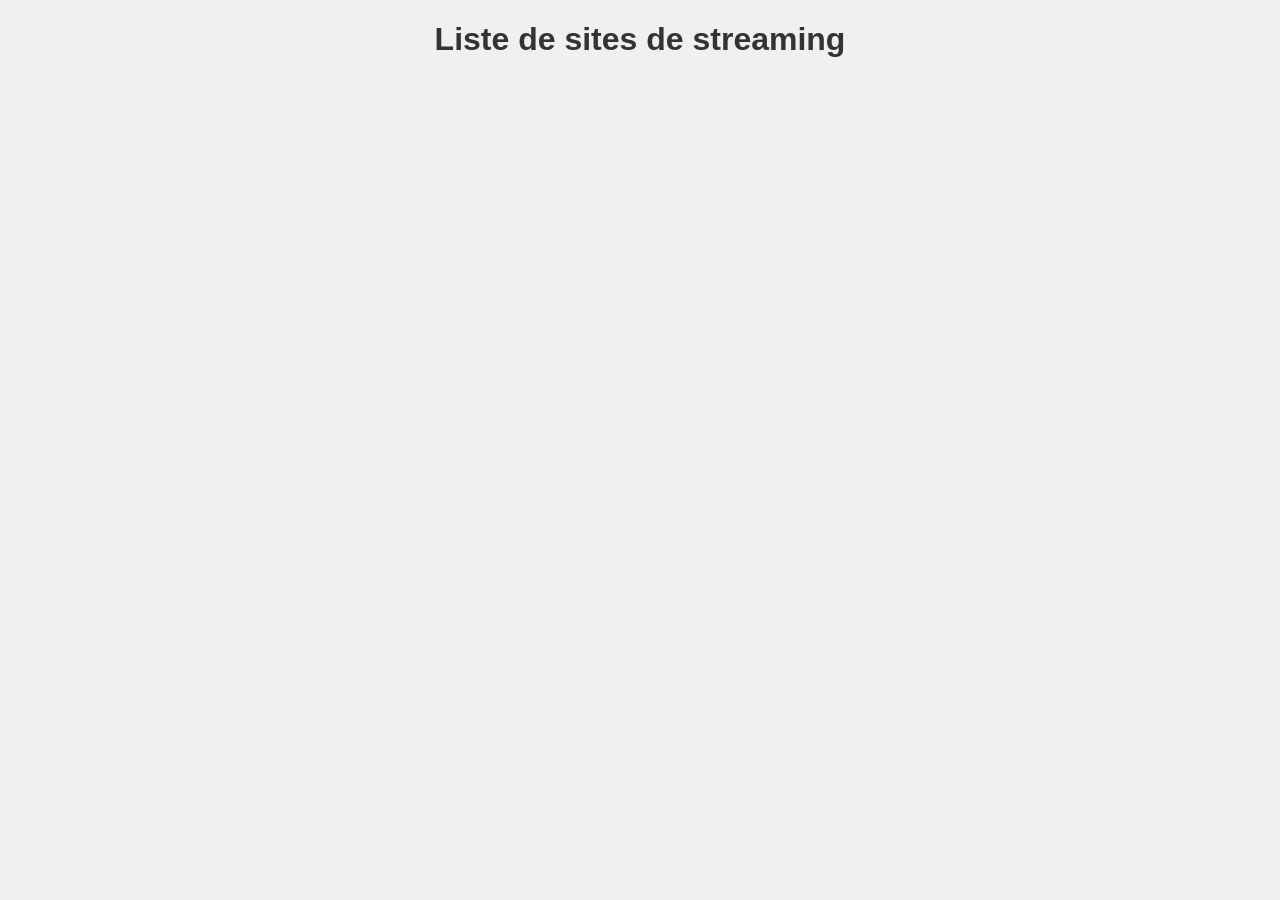
==== index.html @ 77e58a2f "Update index.html" ====
<!DOCTYPE html>
<html>
<head>
    <title>Liste de sites de streaming</title>
    <style>
        body {
            background-color: #f0f0f0; /* Couleur de fond plus douce */
            font-family: Arial, sans-serif; /* Police plus moderne */
        }
        h1 {
            text-align: center;
            color: #333;
        }
        ul {
            list-style-type: none; /* Retire les puces */
            padding: 0;
        }
        li {
            background-color: #fff; /* Fond blanc pour chaque élément */
            margin: 10px auto; /* Centrer les éléments */
            padding: 20px;
            border-radius: 0px; /* Bordures arrondies */
            box-shadow: 0 2px 4px rgba(0,0,0,0.1); /* Ombre subtile */
            display: flex;
            align-items: center; /* Centrer les éléments verticalement */
            max-width: 600px; /* Largeur maximale */
        }
        a {
            text-decoration: none; /* Retire le soulignement */
            color: #007bff; /* Couleur bleue pour les liens */
            display: flex;
            align-items: center;
        }
        img {
            margin-right: 20px; /* Espacement entre l'iframe et le texte */
            border-radius: 50%; /* Rend les images rondes */
        }
    </style>
</head>
<body>
    <h1>Liste de sites de streaming</h1>
    <ul id="sitesList"></ul>

    <script>
        async function getWebLists() {
            const request = await fetch('https://raw.githubusercontent.com/StreamingWeb/StreamingWeb.github.io/main/web.txt');
            const textList = await request.text();
            return textList.split('\n');
        }

        async function displaySites() {
            const sitesList = await getWebLists();
            const listElement = document.getElementById('sitesList');

            for (const siteUrl of sitesList) {
                if (!siteUrl) continue;
                const listItem = document.createElement('li');
                const name = siteUrl.split('/')[2];
                listItem.innerHTML = `<a href="${siteUrl}" target="_blank"><img src="https://www.google.com/s2/favicons?sz=64&domain_url=${siteUrl}" alt="Icon" width="50"><h2>${name}</h2></a>`;
                listElement.appendChild(listItem);
            }
        }

        displaySites();
    </script>
</body>
</html>
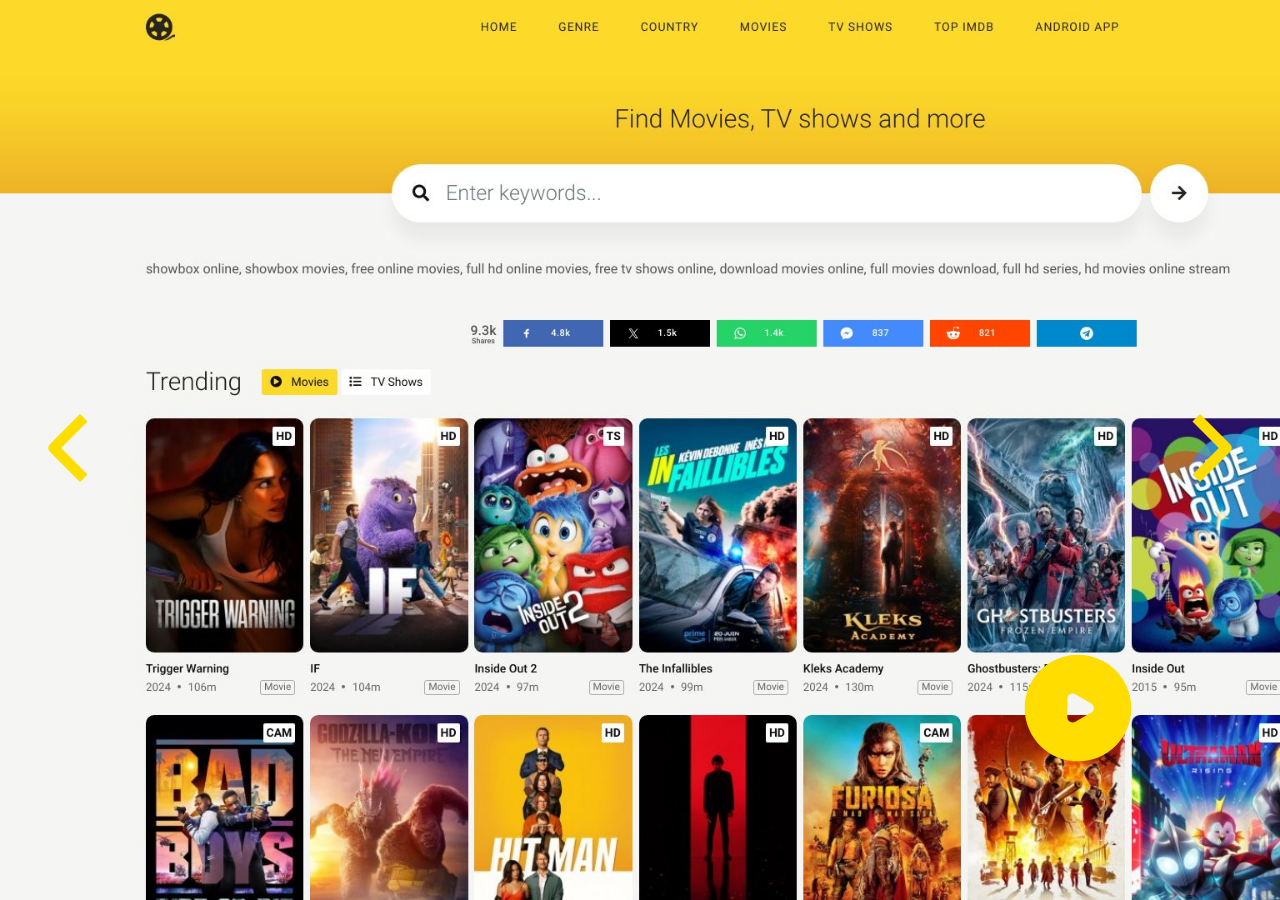
==== commit b8307aa8: "Nice" ====
--- a/index.html
+++ b/index.html
@@ -1,67 +1,34 @@
 <!DOCTYPE html>
-<html>
+<html lang="fr">
 <head>
-    <title>Liste de sites de streaming</title>
-    <style>
-        body {
-            background-color: #f0f0f0; /* Couleur de fond plus douce */
-            font-family: Arial, sans-serif; /* Police plus moderne */
-        }
-        h1 {
-            text-align: center;
-            color: #333;
-        }
-        ul {
-            list-style-type: none; /* Retire les puces */
-            padding: 0;
-        }
-        li {
-            background-color: #fff; /* Fond blanc pour chaque élément */
-            margin: 10px auto; /* Centrer les éléments */
-            padding: 20px;
-            border-radius: 0px; /* Bordures arrondies */
-            box-shadow: 0 2px 4px rgba(0,0,0,0.1); /* Ombre subtile */
-            display: flex;
-            align-items: center; /* Centrer les éléments verticalement */
-            max-width: 600px; /* Largeur maximale */
-        }
-        a {
-            text-decoration: none; /* Retire le soulignement */
-            color: #007bff; /* Couleur bleue pour les liens */
-            display: flex;
-            align-items: center;
-        }
-        img {
-            margin-right: 20px; /* Espacement entre l'iframe et le texte */
-            border-radius: 50%; /* Rend les images rondes */
-        }
-    </style>
+    <meta charset="UTF-8">
+    <title>Site Navigateur</title>
+    <link rel="stylesheet" href="style.css">
 </head>
 <body>
-    <h1>Liste de sites de streaming</h1>
-    <ul id="sitesList"></ul>
+    <div id="displayArea"></div>
+    <button id="playButton" class="play">
+        <svg class="play-normal" xmlns="http://www.w3.org/2000/svg" width="128" height="128" viewBox="0 0 24 24">
+            <path fill="#ffdd00" fill-rule="evenodd" d="M12 2C6.477 2 2 6.477 2 12s4.477 10 10 10s10-4.477 10-10S17.523 2 12 2m3 10a1 1 0 0 1-.5.866l-3 1.732a1 1 0 0 1-1.5-.866v-3.464a1 1 0 0 1 1.5-.866l3 1.732A1 1 0 0 1 15 12" clip-rule="evenodd"/>
+        </svg>
+        <svg class="play-hover" xmlns="http://www.w3.org/2000/svg" width="128" height="128" viewBox="0 0 24 24">
+            <g fill="none" stroke="#ffdd00" stroke-linejoin="round" stroke-width="2">
+                <circle cx="12" cy="12" r="9" stroke-linecap="round"/><path d="m14 12l-3 1.732v-3.464z"/>
+            </g>
+        </svg>
+    </button>
 
-    <script>
-        async function getWebLists() {
-            const request = await fetch('https://raw.githubusercontent.com/StreamingWeb/StreamingWeb.github.io/main/web.txt');
-            const textList = await request.text();
-            return textList.split('\n');
-        }
-
-        async function displaySites() {
-            const sitesList = await getWebLists();
-            const listElement = document.getElementById('sitesList');
-
-            for (const siteUrl of sitesList) {
-                if (!siteUrl) continue;
-                const listItem = document.createElement('li');
-                const name = siteUrl.split('/')[2];
-                listItem.innerHTML = `<a href="${siteUrl}" target="_blank"><img src="https://www.google.com/s2/favicons?sz=64&domain_url=${siteUrl}" alt="Icon" width="50"><h2>${name}</h2></a>`;
-                listElement.appendChild(listItem);
-            }
-        }
-
-        displaySites();
-    </script>
+    <button id="prevButton" class="navigationButton">
+        <svg xmlns="http://www.w3.org/2000/svg" width="64" height="128" viewBox="0 0 12 24" transform="rotate(-180 0 0)">
+            <path fill="#ffdd00" fill-rule="evenodd" d="M10.157 12.711L4.5 18.368l-1.414-1.414l4.95-4.95l-4.95-4.95L4.5 5.64l5.657 5.657a1 1 0 0 1 0 1.414"/>
+        </svg>
+    </button> <!-- Flèche gauche -->
+    <button id="nextButton" class="navigationButton">
+        <svg xmlns="http://www.w3.org/2000/svg" width="64" height="128" viewBox="0 0 12 24">
+            <path fill="#ffdd00" fill-rule="evenodd" d="M10.157 12.711L4.5 18.368l-1.414-1.414l4.95-4.95l-4.95-4.95L4.5 5.64l5.657 5.657a1 1 0 0 1 0 1.414"/>
+        </svg>
+    </button> <!-- Flèche droite -->
+    
+    <script src="script.js"></script>
 </body>
-</html>
+</html>
--- a/style.css
+++ b/style.css
@@ -0,0 +1,63 @@
+body, html {
+    height: 100%;
+    margin: 0;
+    display: flex;
+    justify-content: center;
+    align-items: center;
+    background-size: cover;
+}
+
+#displayArea {
+    position: absolute;
+    width: 100%;
+    height: 100%;
+    z-index: -1;
+}
+
+button {
+    border: none;
+    background-color: transparent;
+
+    position: absolute;
+
+    margin: 0 10px;
+    padding: 10px 20px;
+    font-size: 16px;
+    cursor: pointer;
+    outline: none;
+}
+
+.play {
+    right: 128px; /* Ajustez cette valeur pour le rapprocher ou l'éloigner du bord droit */
+    bottom: 128px; /* Ajustez cette valeur pour le positionner verticalement */
+
+    padding: 0; /* Ajustez le padding si nécessaire */
+    display: inline-flex; /* Assure que le SVG est centré dans le bouton */
+    align-items: center;
+    justify-content: center;
+}
+
+.play:hover svg {
+    fill: white; /* Couleur du SVG au survol */
+}
+.play svg.play-hover {
+    display: none; /* Cache le SVG de survol par défaut */
+}
+
+.play:hover svg.play-normal {
+    display: none; /* Cache le SVG normal au survol */
+}
+
+.play:hover svg.play-hover {
+    display: block; /* Affiche le SVG de survol au survol */
+    right: 120px; /* Ajustez cette valeur pour le rapprocher ou l'éloigner du bord droit */
+    bottom: 120px; /* Ajustez cette valeur pour le positionner verticalement */
+}
+
+#prevButton {
+    left: 10px; /* Distance du bord gauche */
+}
+
+#nextButton {
+    right: 10px; /* Distance du bord droit */
+}
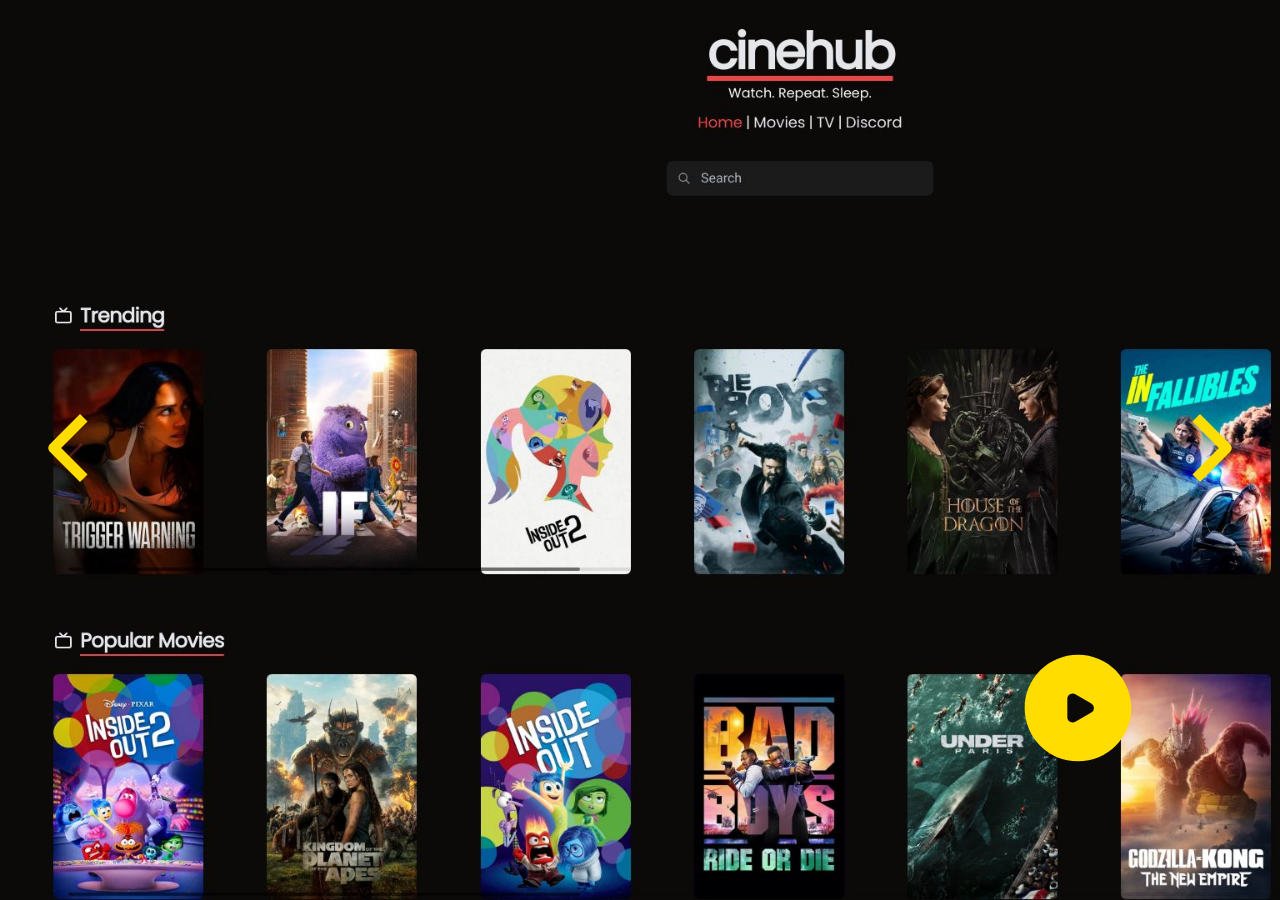
==== commit 8458fe30: "Nice" ====
--- a/index.html
+++ b/index.html
@@ -1,8 +1,16 @@
 <!DOCTYPE html>
 <html lang="fr">
 <head>
-    <meta charset="UTF-8">
+    <meta charset="utf-8">
+	<meta http-equiv="X-UA-Compatible" content="IE=edge">
+	<meta name="viewport" content="width=device-width, initial-scale=1">
+
     <title>Site Navigateur</title>
+
+    <!-- Google font -->
+	<link href="https://fonts.googleapis.com/css?family=Montserrat:300,700" rel="stylesheet">
+
+    <!-- Custom stlylesheet -->
     <link rel="stylesheet" href="style.css">
 </head>
 <body>
@@ -28,6 +36,13 @@
             <path fill="#ffdd00" fill-rule="evenodd" d="M10.157 12.711L4.5 18.368l-1.414-1.414l4.95-4.95l-4.95-4.95L4.5 5.64l5.657 5.657a1 1 0 0 1 0 1.414"/>
         </svg>
     </button> <!-- Flèche droite -->
+
+    <div id="notfound">
+        <h1>404</h1>
+        <h2>Oops! Page Not Be Found</h2>
+		<p>Sorry but the page you are looking for does not exist, have been removed. name changed or is temporarily unavailable</p>
+        <a id="back-home">Back to homepage</a>
+	</div>
     
     <script src="script.js"></script>
 </body>
--- a/style.css
+++ b/style.css
@@ -60,4 +60,44 @@
 
 #nextButton {
     right: 10px; /* Distance du bord droit */
+}
+
+.notfound .notfound-404 h1 {
+  font-family: 'Montserrat', sans-serif;
+  font-size: 146px;
+  font-weight: 700;
+  margin: 0px;
+  color: #232323;
+}
+
+.notfound h2 {
+  font-family: 'Montserrat', sans-serif;
+  font-size: 22px;
+  font-weight: 700;
+  margin: 0;
+  text-transform: uppercase;
+  color: #232323;
+}
+
+.notfound p {
+  font-family: 'Montserrat', sans-serif;
+  color: #787878;
+  font-weight: 300;
+}
+
+.notfound a {
+  font-family: 'Montserrat', sans-serif;
+  display: inline-block;
+  padding: 12px 30px;
+  font-weight: 700;
+  background-color: #f99827;
+  color: #fff;
+  border-radius: 40px;
+  text-decoration: none;
+  -webkit-transition: 0.2s all;
+  transition: 0.2s all;
+}
+
+.notfound a:hover {
+  opacity: 0.8;
 }
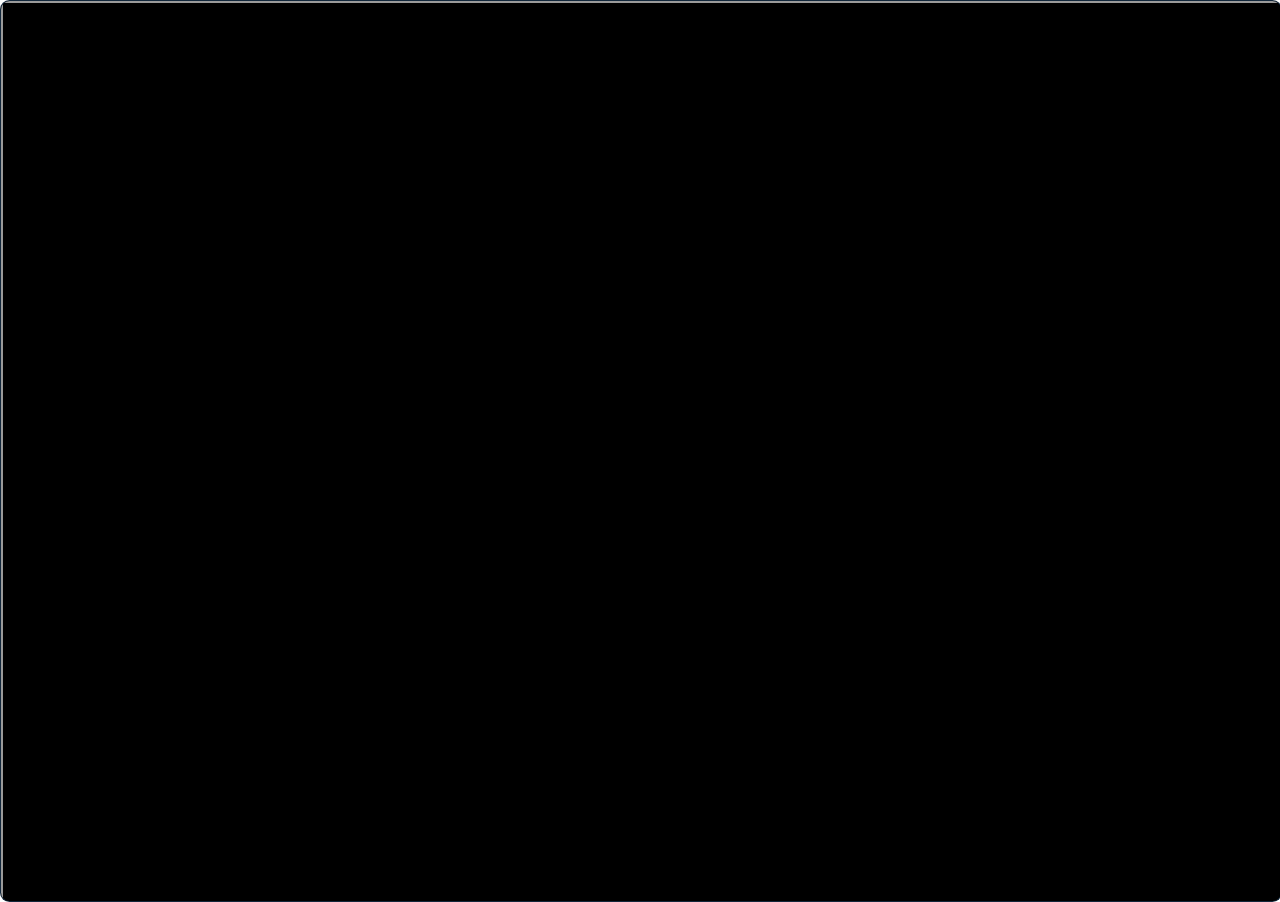
==== commit 04a4b8b0: "test" ====
--- a/index.html
+++ b/index.html
@@ -1,49 +1,35 @@
 <!DOCTYPE html>
-<html lang="fr">
 <head>
     <meta charset="utf-8">
-	<meta http-equiv="X-UA-Compatible" content="IE=edge">
-	<meta name="viewport" content="width=device-width, initial-scale=1">
-
-    <title>Site Navigateur</title>
-
-    <!-- Google font -->
-	<link href="https://fonts.googleapis.com/css?family=Montserrat:300,700" rel="stylesheet">
-
-    <!-- Custom stlylesheet -->
-    <link rel="stylesheet" href="style.css">
+    <meta name="robots" content="noindex, nofollow">
+    <meta http-equiv="X-UA-Compatible" content="IE=edge,chrome=1">
+    <meta name="viewport" content="width=device-width, initial-scale=1, user-scalable=no">
 </head>
 <body>
-    <div id="displayArea"></div>
-    <button id="playButton" class="play">
-        <svg class="play-normal" xmlns="http://www.w3.org/2000/svg" width="128" height="128" viewBox="0 0 24 24">
-            <path fill="#ffdd00" fill-rule="evenodd" d="M12 2C6.477 2 2 6.477 2 12s4.477 10 10 10s10-4.477 10-10S17.523 2 12 2m3 10a1 1 0 0 1-.5.866l-3 1.732a1 1 0 0 1-1.5-.866v-3.464a1 1 0 0 1 1.5-.866l3 1.732A1 1 0 0 1 15 12" clip-rule="evenodd"/>
-        </svg>
-        <svg class="play-hover" xmlns="http://www.w3.org/2000/svg" width="128" height="128" viewBox="0 0 24 24">
-            <g fill="none" stroke="#ffdd00" stroke-linejoin="round" stroke-width="2">
-                <circle cx="12" cy="12" r="9" stroke-linecap="round"/><path d="m14 12l-3 1.732v-3.464z"/>
-            </g>
-        </svg>
-    </button>
+    <div class="player-main mt-3">
+        <iframe scrolling="no" src="https://vidsrc.pro/embed/movie/343611" width="100%" height="100%"></iframe>
+    </div>
 
-    <button id="prevButton" class="navigationButton">
-        <svg xmlns="http://www.w3.org/2000/svg" width="64" height="128" viewBox="0 0 12 24" transform="rotate(-180 0 0)">
-            <path fill="#ffdd00" fill-rule="evenodd" d="M10.157 12.711L4.5 18.368l-1.414-1.414l4.95-4.95l-4.95-4.95L4.5 5.64l5.657 5.657a1 1 0 0 1 0 1.414"/>
-        </svg>
-    </button> <!-- Flèche gauche -->
-    <button id="nextButton" class="navigationButton">
-        <svg xmlns="http://www.w3.org/2000/svg" width="64" height="128" viewBox="0 0 12 24">
-            <path fill="#ffdd00" fill-rule="evenodd" d="M10.157 12.711L4.5 18.368l-1.414-1.414l4.95-4.95l-4.95-4.95L4.5 5.64l5.657 5.657a1 1 0 0 1 0 1.414"/>
-        </svg>
-    </button> <!-- Flèche droite -->
+    <style>
+        body, html {
+            height: 100%;
+            width: 100%;
+            margin: 0;
+            justify-content: center;
+            align-items: center;
+            background-size: cover;
+        }
 
-    <div id="notfound">
-        <h1>404</h1>
-        <h2>Oops! Page Not Be Found</h2>
-		<p>Sorry but the page you are looking for does not exist, have been removed. name changed or is temporarily unavailable</p>
-        <a id="back-home">Back to homepage</a>
-	</div>
-    
-    <script src="script.js"></script>
+        .player-main{
+            height: 100%;
+            width: 100%;
+            transition:transform .3s;
+            background-color:#000;
+            border-radius:.6rem;
+            position:relative;
+            overflow:hidden;
+            border:1px solid rgba(21,44,66,.9)
+        }
+    </style>
 </body>
 </html>
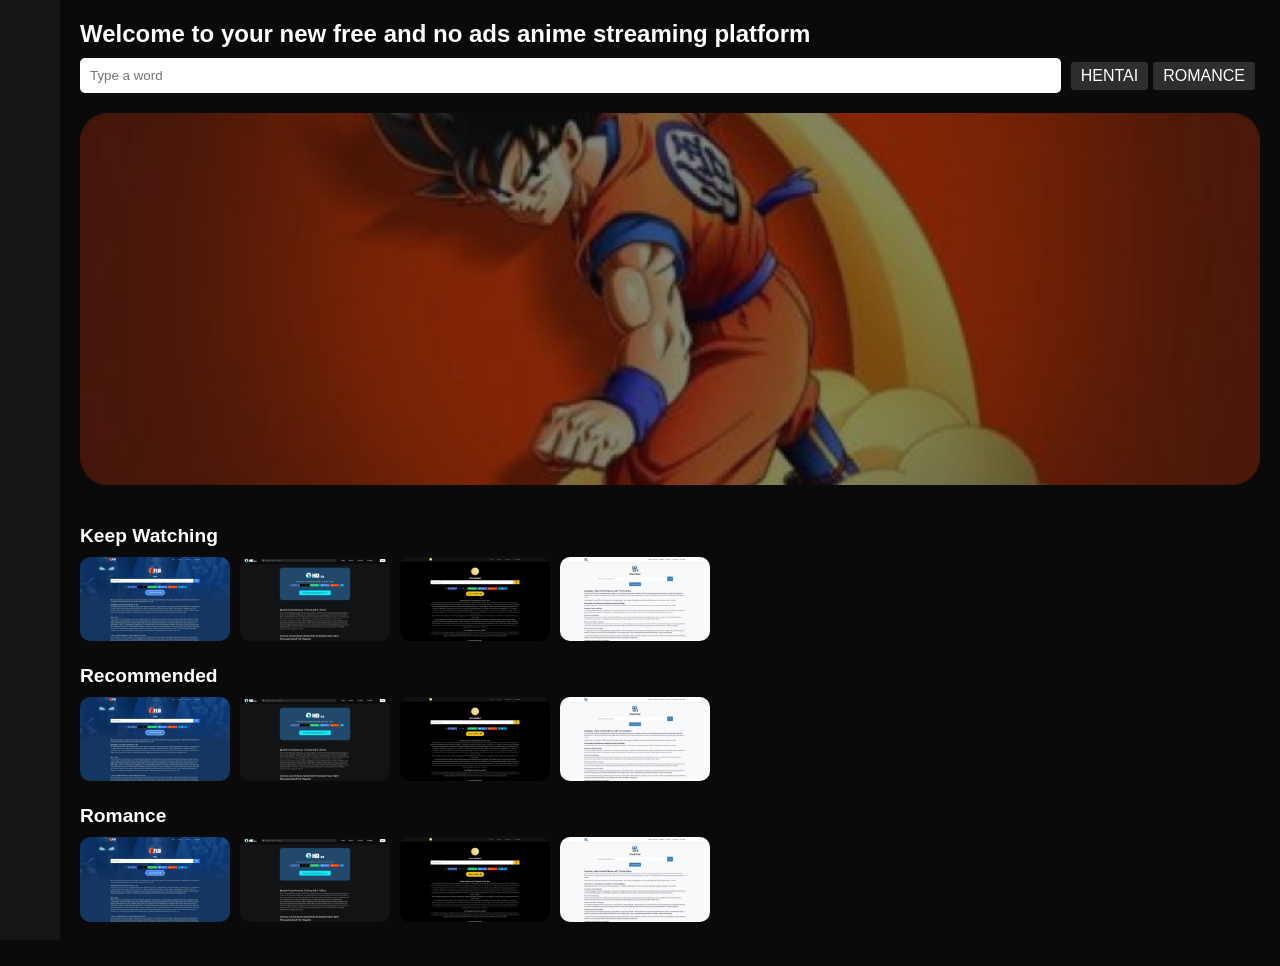
==== commit f6c592b9: "nice" ====
--- a/index.html
+++ b/index.html
@@ -4,32 +4,60 @@
     <meta name="robots" content="noindex, nofollow">
     <meta http-equiv="X-UA-Compatible" content="IE=edge,chrome=1">
     <meta name="viewport" content="width=device-width, initial-scale=1, user-scalable=no">
+
+    <title>Anime Streaming Platform</title>
+    
+    <!-- Custom stlylesheet -->
+    <link rel="stylesheet" href="style.css">
 </head>
 <body>
-    <div class="player-main mt-3">
-        <iframe scrolling="no" src="https://vidsrc.pro/embed/movie/343611" width="100%" height="100%"></iframe>
+    <div class="container">
+        <aside class="sidebar">
+            <!-- Sidebar content -->
+        </aside>
+        <main class="main-content">
+            <header class="header">
+                <h1>Welcome to your new free and no ads anime streaming platform</h1>
+                <div class="search-bar">
+                    <input type="text" placeholder="Type a word">
+                    <div class="filters">
+                        <span class="filter">HENTAI</span>
+                        <span class="filter">ROMANCE</span>
+                    </div>
+                </div>
+            </header>
+            <section class="carousel">
+                <img src="./img/Cover.png" alt="Banner">
+            </section>
+            <section class="section keep-watching">
+                <h2>Keep Watching</h2>
+                <div class="anime-list">
+                    <div class="anime-item"><img src="./ressources/1flix.to.jpeg" alt="Anime 1"></div>
+                    <div class="anime-item"><img src="./ressources/1hd.to.jpeg" alt="Anime 2"></div>
+                    <div class="anime-item"><img src="./ressources/1movieshd.cc.jpeg" alt="Anime 3"></div>
+                    <div class="anime-item"><img src="./ressources/soap2dayhd.co.jpeg" alt="Anime 4"></div>
+                </div>
+            </section>
+            <section class="section recommended">
+                <h2>Recommended</h2>
+                <div class="anime-list">
+                    <div class="anime-item"><img src="./ressources/1flix.to.jpeg" alt="Anime 1"></div>
+                    <div class="anime-item"><img src="./ressources/1hd.to.jpeg" alt="Anime 2"></div>
+                    <div class="anime-item"><img src="./ressources/1movieshd.cc.jpeg" alt="Anime 3"></div>
+                    <div class="anime-item"><img src="./ressources/soap2dayhd.co.jpeg" alt="Anime 4"></div>
+                </div>
+            </section>
+            <section class="section romance">
+                <h2>Romance</h2>
+                <div class="anime-list">
+                    <div class="anime-item"><img src="./ressources/1flix.to.jpeg" alt="Anime 1"></div>
+                    <div class="anime-item"><img src="./ressources/1hd.to.jpeg" alt="Anime 2"></div>
+                    <div class="anime-item"><img src="./ressources/1movieshd.cc.jpeg" alt="Anime 3"></div>
+                    <div class="anime-item"><img src="./ressources/soap2dayhd.co.jpeg" alt="Anime 4"></div>
+                </div>
+            </section>
+        </main>
     </div>
 
-    <style>
-        body, html {
-            height: 100%;
-            width: 100%;
-            margin: 0;
-            justify-content: center;
-            align-items: center;
-            background-size: cover;
-        }
-
-        .player-main{
-            height: 100%;
-            width: 100%;
-            transition:transform .3s;
-            background-color:#000;
-            border-radius:.6rem;
-            position:relative;
-            overflow:hidden;
-            border:1px solid rgba(21,44,66,.9)
-        }
-    </style>
 </body>
 </html>
--- a/style.css
+++ b/style.css
@@ -0,0 +1,84 @@
+body {
+    margin: 0;
+    font-family: Arial, sans-serif;
+    background-color: #0a0a0a;
+    color: #ffffff;
+}
+
+.container {
+    display: flex;
+}
+
+.sidebar {
+    width: 60px;
+    background-color: #151515;
+    padding: 20px 0;
+    height: 100vh;
+}
+
+.main-content {
+    flex: 1;
+    padding: 20px;
+}
+
+.header {
+    margin-bottom: 20px;
+}
+
+.header h1 {
+    font-size: 1.5rem;
+    margin: 0 0 10px 0;
+}
+
+.search-bar {
+    display: flex;
+    align-items: center;
+}
+
+.search-bar input {
+    flex: 1;
+    padding: 10px;
+    border-radius: 5px;
+    border: none;
+    margin-right: 10px;
+}
+
+.filters {
+    display: flex;
+}
+
+.filter {
+    background-color: #2e2e2e;
+    padding: 5px 10px;
+    border-radius: 3px;
+    margin-right: 5px;
+}
+
+.carousel img {
+    width: 100%;
+    border-radius: 10px;
+    margin-bottom: 20px;
+}
+
+.section {
+    margin-bottom: 20px;
+}
+
+.section h2 {
+    font-size: 1.2rem;
+    margin-bottom: 10px;
+}
+
+.anime-list {
+    display: flex;
+    overflow-x: auto;
+}
+
+.anime-item {
+    margin-right: 10px;
+}
+
+.anime-item img {
+    width: 150px;
+    border-radius: 10px;
+}
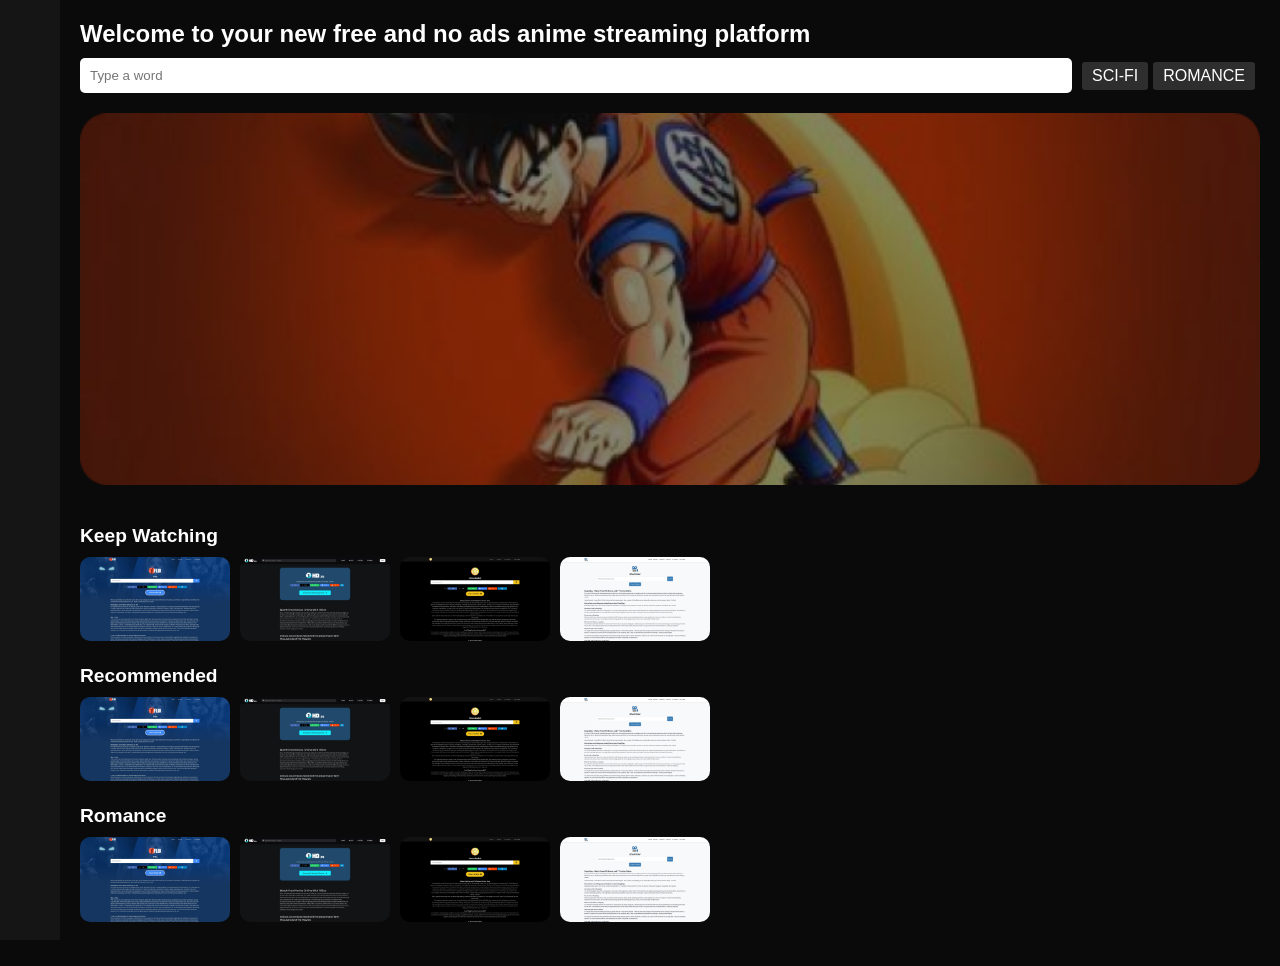
==== commit 9b26f39d: "XD" ====
--- a/index.html
+++ b/index.html
@@ -21,7 +21,7 @@
                 <div class="search-bar">
                     <input type="text" placeholder="Type a word">
                     <div class="filters">
-                        <span class="filter">HENTAI</span>
+                        <span class="filter">SCI-FI</span>
                         <span class="filter">ROMANCE</span>
                     </div>
                 </div>
